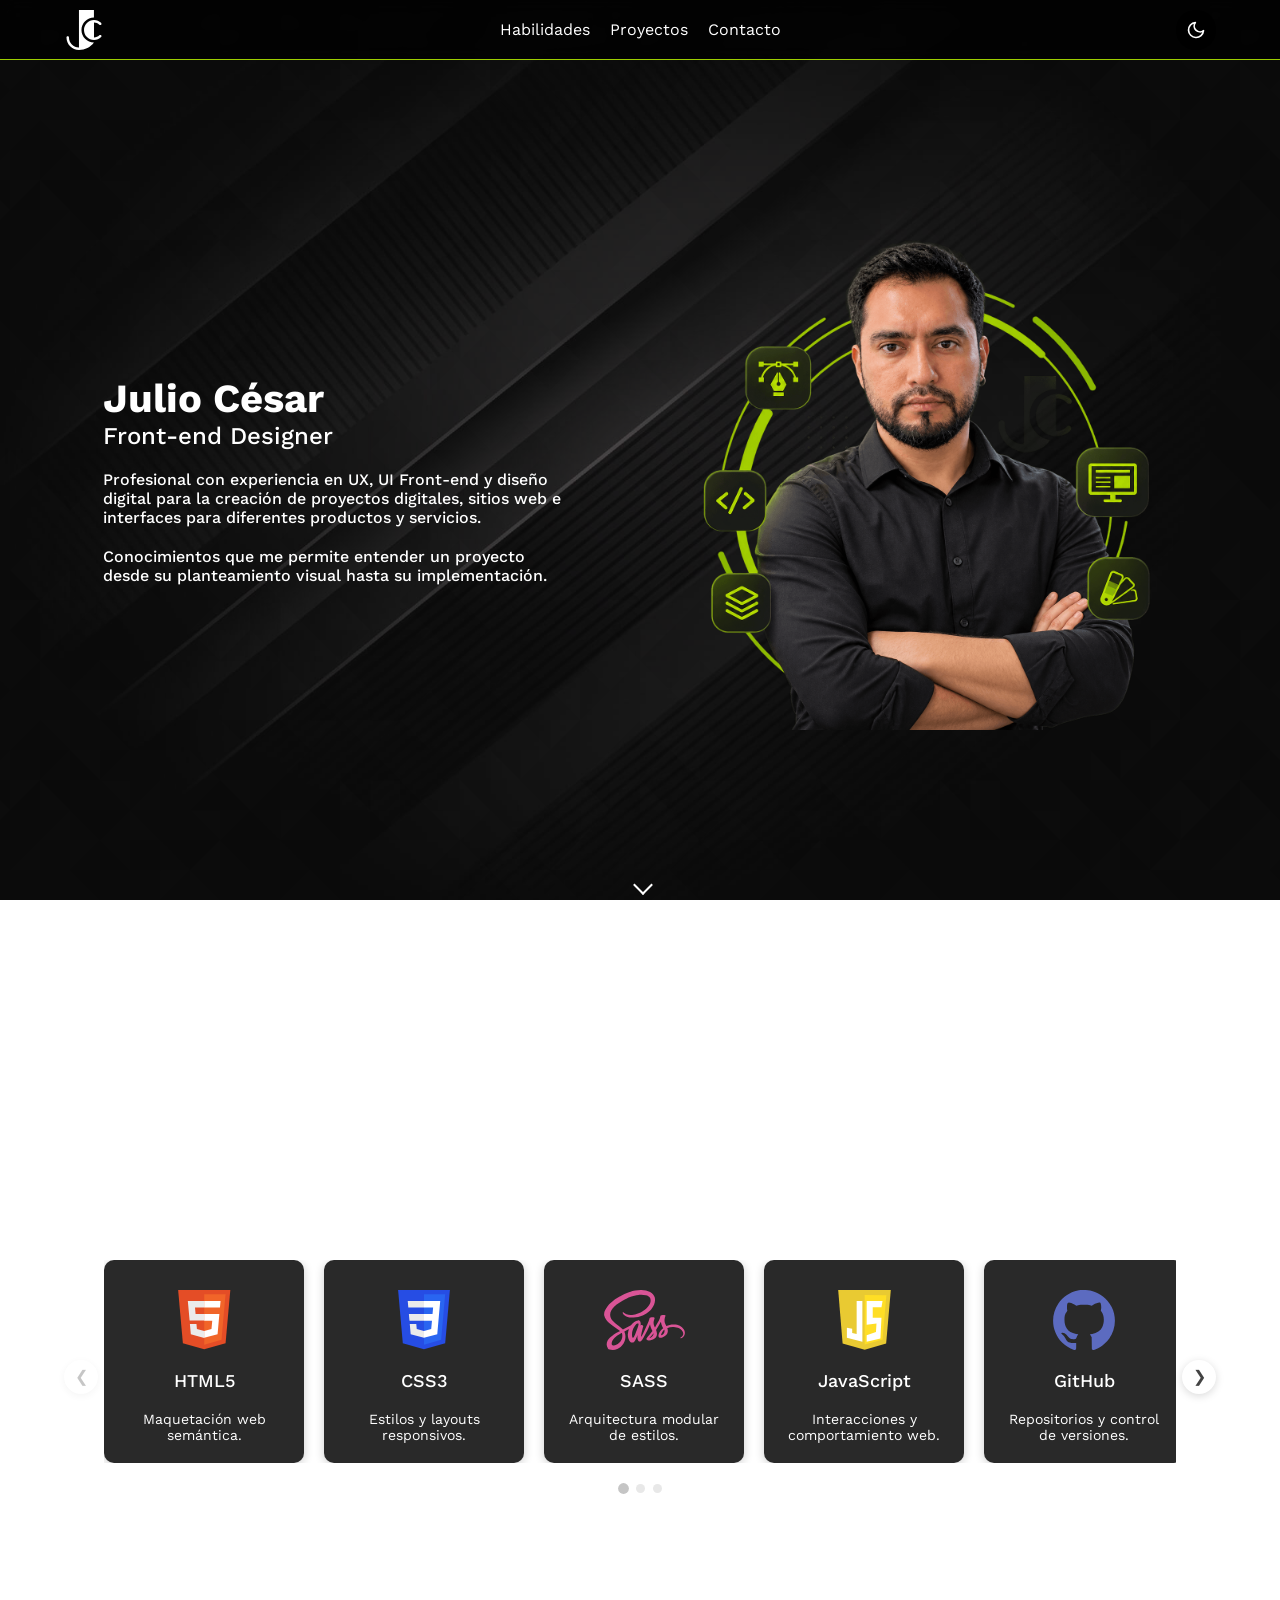
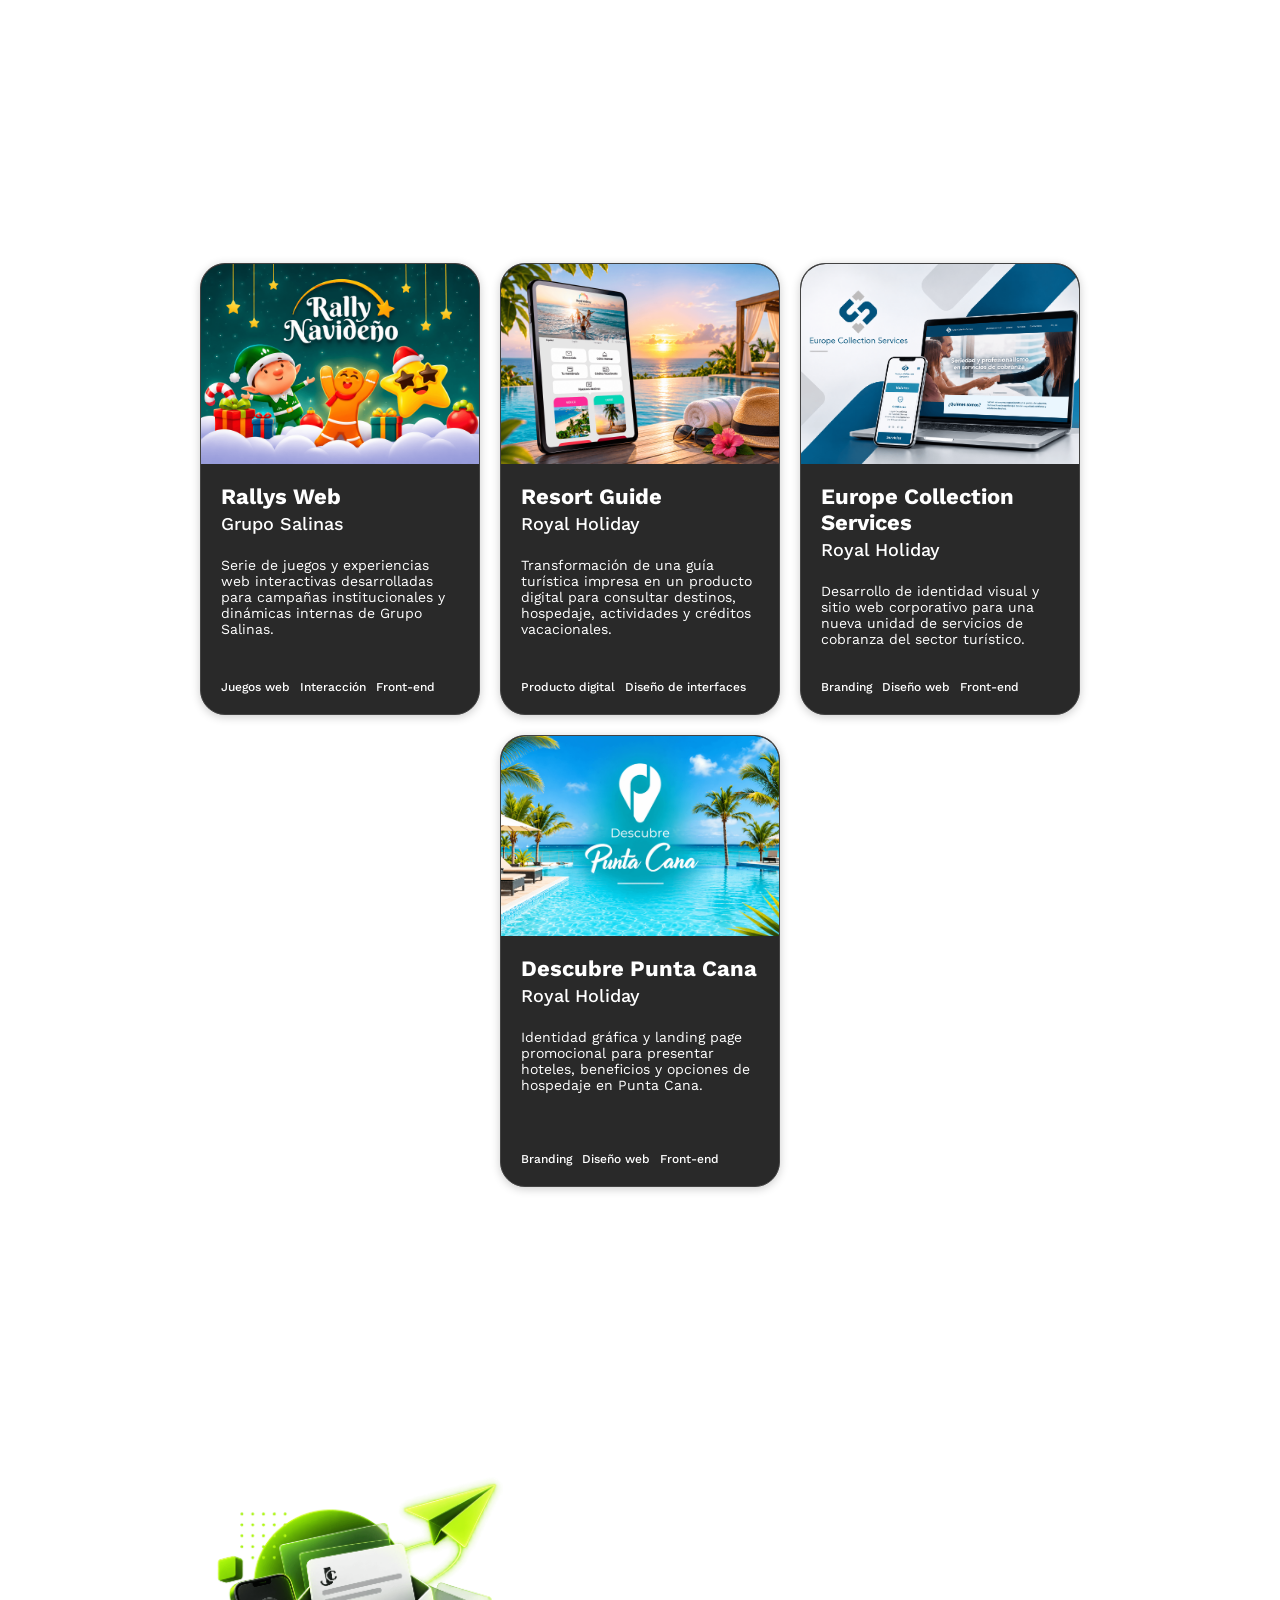
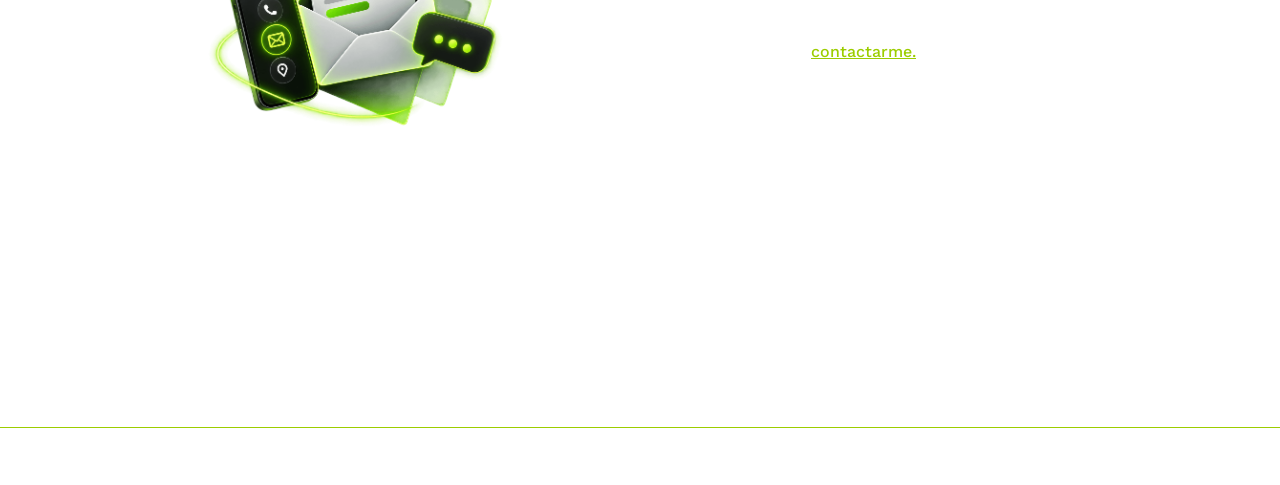
==== index.html @ e2defb71 "Publicación inicial del portafolio" ====
<!DOCTYPE html>
<html lang="es">
<head>
    <meta charset="UTF-8">
    <meta name="viewport" content="width=device-width, initial-scale=1.0">
    <title>Hola Julio</title>
    <!-- SEO básico -->
    <meta charset="UTF-8">
    <meta name="viewport" content="width=device-width, initial-scale=1.0">
    <title>Julio César Castro | Front-end Designer</title>
    <meta name="description" content="Portafolio de Julio César Castro, diseñador digital enfocado en UX-UI Design, diseño web, desarrollo front-end y branding. Conoce mis proyectos y experiencia profesional.">
    <meta name="author" content="Julio César Castro">
    <meta name="robots" content="index, follow">
    <link rel="canonical" href="https://holajulio.com/">
    <!-- Open Graph -->
    <meta property="og:type" content="website">
    <meta property="og:locale" content="es_MX">
    <meta property="og:site_name" content="Julio César Castro">
    <meta property="og:title" content="Julio César Castro | Front-end Designer">
    <meta property="og:description" content="Diseño de interfaces, experiencias web, desarrollo front-end e identidad visual. Conoce mis proyectos destacados.">
    <meta property="og:url" content="https://holajulio.com/">
    <meta property="og:image" content="https://holajulio.com/media/images/og-portfolio.jpg">
    <meta property="og:image:width" content="1200">
    <meta property="og:image:height" content="630">
    <meta property="og:image:alt" content="Julio César Castro — Front-end Designer">
    <!-- Twitter / X -->
    <meta name="twitter:card" content="summary_large_image">
    <meta name="twitter:title" content="Julio César Castro | Front-end Designer">
    <meta name="twitter:description" content="Portafolio de diseño UI, diseño web, desarrollo front-end y branding.">
    <meta name="twitter:image" content="https://holajulio.com/media/images/og-portfolio.jpg">
    <!-- Navegador -->
    <meta name="theme-color" content="#171717">
    <!-- Favicon -->
    <link rel="icon" type="image/png" href="media/images/favicon.png">
    <!-- Fonts -->
    <link rel="preconnect" href="https://fonts.googleapis.com">
    <link rel="preconnect" href="https://fonts.gstatic.com" crossorigin>
    <link href="https://fonts.googleapis.com/css2?family=Work+Sans:ital,wght@0,100..900;1,100..900&display=swap" rel="stylesheet">
    <link rel="stylesheet" href="styles/styles.css">
    <script src="js/index.js" defer></script>
</head>
<body>
    <!-- NAV -->
    <nav class="nav">
        <div class="navContainer">
            <div class="navLogo">
                <svg viewBox="0 0 254 290" fill="none" xmlns="http://www.w3.org/2000/svg">
                    <path d="M199 235.622C174.247 268.635 134.839 290 90.4499 290C40.4941 290 0 249.42 0 199.37C0 194.371 4.04773 190.307 9.04586 190.307C14.0355 190.307 18.0832 194.371 18.0832 199.37C18.0832 239.414 50.4819 271.874 90.4499 271.874V0H198.992V54.3782C149.036 54.3782 108.542 94.9493 108.542 145C108.542 195.051 149.044 235.622 199 235.622Z" fill="#030404"/>
                    <path d="M238.046 106.251C228.197 96.3633 214.602 90.2511 199.586 90.2511V199.749C214.611 199.749 228.214 193.628 238.063 183.741L238.514 183.253C242.055 179.692 247.801 179.692 251.342 183.253C254.883 186.823 254.883 192.601 251.342 196.162L250.993 196.539C237.85 209.799 219.676 218 199.586 218C159.501 218 127 185.316 127 145.004C127 104.684 159.501 72 199.586 72C219.591 72 237.697 80.1411 250.831 93.2986L251.104 93.641C254.773 97.0653 254.986 102.844 251.572 106.533C248.167 110.223 242.421 110.437 238.752 107.004L238.046 106.251Z" fill="#030404"/>
                </svg>
            </div>
            <!-- DESKTOP -->
            <ul class="navList">
                <li class="navListItem">
                    <a href="#skills">
                        Habilidades
                    </a>
                </li>
                <li class="navListItem">
                    <a href="#project">
                        Proyectos
                    </a>
                </li>
                <li class="navListItem">
                    <a href="#contact">
                        Contacto
                    </a>
                </li>
            </ul>
            <!-- MODE -->
            <div class="container">
                <input type="checkbox" id="theme-toggle" class="hidden-checkbox" checked>
                <label for="theme-toggle" class="toggle-button">
                    <div class="icon-wrapper">
                    <svg class="icon sun" viewBox="0 0 24 24" fill="none" stroke="currentColor" stroke-width="2" stroke-linecap="round" stroke-linejoin="round">
                        <circle cx="12" cy="12" r="5"></circle>
                        <line x1="12" y1="1" x2="12" y2="3"></line>
                        <line x1="12" y1="21" x2="12" y2="23"></line>
                        <line x1="4.22" y1="4.22" x2="5.64" y2="5.64"></line>
                        <line x1="18.36" y1="18.36" x2="19.78" y2="19.78"></line>
                        <line x1="1" y1="12" x2="3" y2="12"></line>
                        <line x1="21" y1="12" x2="23" y2="12"></line>
                        <line x1="4.22" y1="19.78" x2="5.64" y2="18.36"></line>
                        <line x1="18.36" y1="5.64" x2="19.78" y2="4.22"></line>
                    </svg>
                    <svg class="icon moon" viewBox="0 0 24 24" fill="none" stroke="currentColor" stroke-width="2" stroke-linecap="round" stroke-linejoin="round">
                        <path d="M21 12.79A9 9 0 1111.21 3 7 7 0 0021 12.79z"></path>
                    </svg>
                    </div>
                </label>
            </div>
            <!-- MOBILE -->
            <!-- --- -->
            <input type="checkbox" class="mobileInput" id="mobileInput" />
            <label for="mobileInput" class="mobileButton" id="mobileButton">
                <span></span>
            </label>
            <div class="mobile" id="mobile">
                <ul class="mobileList">
                    <li class="mobileListItem">
                        <a href="#skills">
                            Habilidades
                        </a>
                    </li>
                    <li class="mobileListItem">
                        <a href="#project">
                            Proyectos
                        </a>
                    </li>
                    <li class="mobileListItem">
                        <a href="#contact">
                            Contacto
                        </a>
                    </li>
                </ul>
            </div>
            <!-- --- -->
        </div>
    </nav>
    <!-- HERO -->
    <section class="section hero" id="hero">
        <div class="sectionContainer heroContainer">
            <div class="heroText">
                <div class="heroTextFirst">
                    <h1 class="title">
                        Julio César
                    </h1>
                    <h2 class="subtitle">
                        Front-end Designer
                    </h2>
                </div>
                <div class="heroTextSecond">
                    <p class="text">
                        Profesional con experiencia en UX, UI Front-end y diseño 
                        digital para la creación de proyectos digitales, sitios 
                        web e interfaces para diferentes productos y servicios.
                    </p>
                    <p class="text">
                        Conocimientos que me permite entender un proyecto desde 
                        su planteamiento visual hasta su implementación.
                    </p>
                </div>
            </div>
            <div class="heroImage"></div>
        </div>
        <div class="chevron bottom"></div>
    </section>
    <!-- SKILLS -->
    <section class="section skills" id="skills">
        <div class="sectionContainer skillsContainer">
            <div class="skillsInfo">
                <h2 class="title">
                    Habilidades y tecnologías
                </h2>
                <p class="subtitle">
                    Las herramientas detrás de mi trabajo.
                </p>
                <p class="text">
                    Combino diseño y front-end para crear experiencias digitales claras,
                    responsivas y funcionales.
                </p>
            </div>
            <div class="cards skillsGroup">
                <div class="skillsSlider slider">
                    <button class="sliderArrow sliderPrev"
                            type="button"
                            aria-label="Ver habilidades anteriores">
                        &#10094;
                    </button>
                    <div class="sliderViewport">
                        <ul class="sliderList">
                            <li class="cardsItem skillsItem sliderItem text">
                                <div class="skillsIcon html"></div>
                                <h3 class="skillsName">
                                    HTML5
                                </h3>
                                <p class="skillsDescription">
                                    Maquetación web semántica.
                                </p>
                            </li>
                            <li class="cardsItem skillsItem sliderItem text">
                                <div class="skillsIcon css"></div>
                                <h3 class="skillsName">
                                    CSS3
                                </h3>
                                <p class="skillsDescription">
                                    Estilos y layouts responsivos.
                                </p>
                            </li>
                            <li class="cardsItem skillsItem sliderItem text">
                                <div class="skillsIcon sass"></div>
                                <h3 class="skillsName">
                                    SASS
                                </h3>
                                <p class="skillsDescription">
                                    Arquitectura modular de estilos.
                                </p>
                            </li>
                            <li class="cardsItem skillsItem sliderItem text">
                                <div class="skillsIcon js"></div>
                                <h3 class="skillsName">
                                    JavaScript
                                </h3>
                                <p class="skillsDescription">
                                    Interacciones y comportamiento web.
                                </p>
                            </li>
                            <li class="cardsItem skillsItem sliderItem text">
                                <div class="skillsIcon github"></div>
                                <h3 class="skillsName">
                                    GitHub
                                </h3>
                                <p class="skillsDescription">
                                    Repositorios y control de versiones.
                                </p>
                            </li>
                            <li class="cardsItem skillsItem sliderItem text">
                                <div class="skillsIcon figma"></div>
                                <h3 class="skillsName">
                                    Figma
                                </h3>
                                <p class="skillsDescription">
                                    Interfaces, prototipos y componentes.
                                </p>
                            </li>
                            <li class="cardsItem skillsItem sliderItem text">
                                <div class="skillsIcon xd"></div>
                                <h3 class="skillsName">
                                    Adobe XD
                                </h3>
                                <p class="skillsDescription">
                                    Interfaces, prototipos y componentes.
                                </p>
                            </li>
                            <li class="cardsItem skillsItem sliderItem text">
                                <div class="skillsIcon ps"></div>
                                <h3 class="skillsName">
                                    Photoshop
                                </h3>
                                <p class="skillsDescription">
                                    Edición y composición gráfica.
                                </p>
                            </li>
                            <li class="cardsItem skillsItem sliderItem text">
                                <div class="skillsIcon ai"></div>
                                <h3 class="skillsName">
                                    Illustrator
                                </h3>
                                <p class="skillsDescription">
                                    Gráficos vectoriales e identidad.
                                </p>
                            </li>
                            <li class="cardsItem skillsItem sliderItem text">
                                <div class="skillsIcon ae"></div>
                                <h3 class="skillsName">
                                    After Effects
                                </h3>
                                <p class="skillsDescription">
                                    Animación y motion graphics.
                                </p>
                            </li>
                        </ul>
                    </div>
                    <button class="sliderArrow sliderNext"
                            type="button"
                            aria-label="Ver más habilidades">
                        &#10095;
                    </button>
                    <div class="sliderDots"
                        aria-label="Páginas de habilidades">
                    </div>
                </div>
            </div>
        </div>
    </section>
    <!-- PROJECTS -->
    <section class="section project" id="project">
        <div class="sectionContainer projectContainer">
            <div class="projectInfo">
                <p class="title projectTitle">
                    Proyectos destacados
                </p>
                <p class="subtitle projectSubtitle">
                    Una muestra de mi trabajo.
                </p>
                <p class="text projectText">
                    Una selección de experiencias que reflejan mi enfoque en UI, diseño web y desarrollo front-end.
                </p>
            </div>
            <div class="projectGrid">
                <a class="projectItem modalBtn" data-project="rallys">
                    <div class="projectItemImg projectItemRallys"></div>
                    <div class="projectItemInfo">
                        <div class="projectItemData">
                            <p class="projectItemTitle text">
                                Rallys Web
                                <br>
                                <span class="projectItemSubtitle text">
                                    Grupo Salinas
                                </span>
                            </p>
                            <p class="projectItemText text">
                                Serie de juegos y experiencias web interactivas desarrolladas para campañas institucionales y dinámicas internas de Grupo Salinas.
                            </p>
                            <ul class="projectItemTags">
                                <li class="text">
                                    Juegos web
                                </li>
                                <li class="text">
                                    Interacción
                                </li>
                                <li class="text">
                                    Front-end
                                </li>
                            </ul>
                        </div>
                        <div class="projectIcon"></div>
                    </div>
                </a>
                <a class="projectItem modalBtn" data-project="resort-guide">
                    <div class="projectItemImg projectItemResortguide"></div>
                    <div class="projectItemInfo">
                        <div class="projectItemData">
                                <p class="projectItemTitle text">
                                    Resort Guide
                                    <br>
                                    <span class="projectItemSubtitle text">
                                        Royal Holiday
                                    </span>
                                </p>
                            <p class="projectItemText text">
                                Transformación de una guía turística impresa en un producto digital para consultar destinos, hospedaje, actividades y créditos vacacionales.
                            </p>
                            <ul class="projectItemTags">
                                <li class="text">
                                    Producto digital
                                </li>
                                <li class="text">
                                    Diseño de interfaces
                                </li>
                            </ul>
                        </div>
                        <div class="projectIcon"></div>
                    </div>
                </a>
                <a class="projectItem modalBtn" data-project="europe-collection">
                    <div class="projectItemImg projectItemEuropecollection"></div>
                    <div class="projectItemInfo">
                        <div class="projectItemData">
                            <p class="projectItemTitle text">
                                Europe Collection Services
                                <br>
                                <span class="projectItemSubtitle text">
                                    Royal Holiday
                                </span>
                            </p>
                            <p class="projectItemText text">
                                Desarrollo de identidad visual y sitio web corporativo para una nueva unidad de servicios de cobranza del sector turístico.
                            </p>
                            <ul class="projectItemTags">
                                <li class="text">
                                    Branding
                                </li>
                                <li class="text">
                                    Diseño web
                                </li>
                                <li class="text">
                                    Front-end
                                </li>
                            </ul>
                        </div>
                        <div class="projectIcon"></div>
                    </div>
                </a>
                <a class="projectItem modalBtn" data-project="descubre-punta-cana">
                    <div class="projectItemImg projectItemDescubrepuntacana"></div>
                    <div class="projectItemInfo">
                        <div class="projectItemData">
                            <p class="projectItemTitle text">
                                Descubre Punta Cana
                                <br>
                                <span class="projectItemSubtitle text">
                                    Royal Holiday
                                </span>
                            </p>
                            <p class="projectItemText text">
                                Identidad gráfica y landing page promocional para presentar hoteles, beneficios y opciones de hospedaje en Punta Cana.
                            </p>
                            <ul class="projectItemTags">
                                <li class="text">
                                    Branding
                                </li>
                                <li class="text">
                                    Diseño web
                                </li>
                                <li class="text">
                                    Front-end
                                </li>
                            </ul>
                        </div>
                        <div class="projectIcon"></div>
                    </div>
                </a>
            </div>
        </div>
        <dialog class="modal" aria-labelledby="modalTitle">
            <div class="modalContainer">
                <form method="dialog" class="modalHeader">
                    <button class="modalClose" aria-label="Cerrar proyecto">
                        <!-- Conserva aquí tu SVG de cierre -->
                        <svg viewBox="0 0 24 24" fill="none" xmlns="http://www.w3.org/2000/svg">
                            <path d="M18 6L6 18" stroke="currentColor" stroke-width="2" stroke-linecap="round"/>
                            <path d="M6 6L18 18" stroke="currentColor" stroke-width="2" stroke-linecap="round"/>
                        </svg>
                    </button>
                </form>
                <div class="modalContent">
                    <header class="modalIntro">
                        <p class="modalEyebrow text" id="modalCompany"></p>
                        <h2 class="modalTitle title" id="modalTitle"></h2>
                        <p class="modalSubtitle subtitle" id="modalSubtitle"></p>
                        <ul class="modalTags text" id="modalTags"></ul>
                    </header>
                    <figure class="modalHero">
                        <img id="modalCover" src="" alt="">
                    </figure>
                    <section class="modalSection">
                        <h3 class="subtitle">Overview</h3>
                        <p id="modalOverview" class="text"></p>
                    </section>
                    <section class="modalSection">
                        <h3 class="subtitle">Mi contribución</h3>
                        <p id="modalContribution" class="text"></p>
                    </section>
                    <section class="modalSection">
                        <h3 class="subtitle">Diseño y solución</h3>
                        <p id="modalSolution" class="text"></p>
                        <div class="modalGallery" id="modalGallery"></div>
                    </section>
                    <section class="modalSection">
                        <h3 class="subtitle">Herramientas y tecnologías</h3>
                        <ul class="modalTools" id="modalTools"></ul>
                    </section>
                </div>
            </div>
        </dialog>
    </section>
    <!-- CONTACT -->
    <section class="section contact" id="contact">
        <div class="sectionContainer contactContainer">
            <div class="contactImage"></div>
            <div class="contactInfo">
                <p class="contactTitle title">
                    Conversemos.
                </p>
                <p class="contactText text">
                    Si tienes un proyecto, idea o quieres conocer más 
                    sobre mi trabajo, no dudes en
                    <a href="mailto:juliocastro.dg@gmail.com" class="contactMail">
                        contactarme.
                    </a>
                </p>
            </div>
        </div>
    </section>
    <!-- FOOTER -->
    <footer class="footer">
        <div class="footerContainer">
            <p class="footerText">
                ©Julio César 2026. Derechos reservados.
            </p>
            <p class="footerText">
                Hecho con creatividad y código.
            </p>
        </div>
    </footer>
</body>
</html>
---- styles/styles.css ----
/* Reset */
* {
  box-sizing: border-box;
  margin: 0;
  padding: 0;
}

/* Full boddy on screen */
body {
  min-height: 100vh;
  -webkit-font-smoothing: antialiased;
}

/* Multimedia flex */
img, picture, video, canvas, svg {
  display: block;
  max-width: 100%;
}

/* Font forms */
input, button, textarea, select {
  font: inherit;
}

.title {
  width: -moz-fit-content;
  width: fit-content;
  height: auto;
  color: #1A1A1A;
  font-weight: 700;
  font-size: 26px;
  transition: all 0.3s ease-in-out;
}
@media screen and (max-width: 768px) {
  .title {
    font-size: 24px;
  }
}

.subtitle {
  width: -moz-fit-content;
  width: fit-content;
  height: auto;
  color: #434343;
  font-weight: 500;
  font-size: 20px;
  transition: all 0.3s ease-in-out;
}
@media screen and (max-width: 768px) {
  .subtitle {
    font-size: 18px;
  }
}

.text {
  width: -moz-fit-content;
  width: fit-content;
  height: auto;
  color: #434343;
  font-weight: 500;
  font-size: 16px;
  transition: all 0.3s ease-in-out;
}
@media screen and (max-width: 768px) {
  .text {
    font-size: 14px;
  }
}

.hidden-checkbox {
  display: none;
}
.hidden-checkbox:checked + .toggle-button .sun {
  opacity: 0;
  transform: rotate(180deg);
}
.hidden-checkbox:checked + .toggle-button .moon {
  opacity: 1;
  transform: rotate(0deg);
}

.container {
  display: flex;
  flex-direction: column;
  justify-content: center;
  align-items: center;
  flex-wrap: nowrap;
  gap: 10px;
}
@media (max-width: 650px) {
  .container {
    margin-left: auto;
  }
}

.toggle-button {
  cursor: pointer;
  width: 40px;
  height: 40px;
  margin: 0px;
  padding: 10px;
  background: #F5F5F5;
  border-radius: 50%;
  border: none;
  display: flex;
  flex-direction: column;
  justify-content: center;
  align-items: center;
  flex-wrap: nowrap;
  gap: 10px;
  transition: background 0.3s, transform 0.5s ease-in-out;
}
.toggle-button:has(.hidden-checkbox:checked) {
  transform: rotate(180deg);
}
.toggle-button:hover {
  background: #E6E6E6;
}

body:has(.hidden-checkbox:checked) .toggle-button {
  background: #000000;
}
body:has(.hidden-checkbox:checked) .toggle-button:hover {
  background: #434343;
}
body:has(.hidden-checkbox:checked) {
  background: url("../media/images/bodyback-black.png") center repeat fixed;
  background-size: 600px 600px;
}
body:has(.hidden-checkbox:checked) .hero {
  position: relative;
}
body:has(.hidden-checkbox:checked) .hero::before {
  content: "";
  position: absolute;
  inset: 0;
  background: url("../media/images/back-black.jpg") bottom center no-repeat;
  background-size: cover;
  opacity: 0.5;
  z-index: -1;
}
body:has(.hidden-checkbox:checked) .nav {
  border-bottom: 1px solid #9CCD00;
  background: rgba(0, 0, 0, 0.5);
}
body:has(.hidden-checkbox:checked) .nav::before {
  background: rgba(0, 0, 0, 0.5);
}
body:has(.hidden-checkbox:checked) .navLogo svg path {
  fill: #ffffff;
}
body:has(.hidden-checkbox:checked) .navListItem a {
  color: #ffffff;
}
body:has(.hidden-checkbox:checked) .navListItem a:hover {
  color: #000000;
  background-color: #9CCD00;
}
body:has(.hidden-checkbox:checked) .nav .mobile {
  background: rgba(0, 0, 0, 0.5);
}
body:has(.hidden-checkbox:checked) .nav .mobileListItem a {
  color: #ffffff;
}
body:has(.hidden-checkbox:checked) .nav .mobileListItem a:hover {
  color: #000000;
  background-color: #9CCD00;
}
body:has(.hidden-checkbox:checked) .nav .mobileButton span {
  background-color: #ffffff;
}
body:has(.hidden-checkbox:checked) .nav .mobileButton span:before, body:has(.hidden-checkbox:checked) .nav .mobileButton span:after {
  background-color: #ffffff;
}
body:has(.hidden-checkbox:checked) .title, body:has(.hidden-checkbox:checked) .subtitle, body:has(.hidden-checkbox:checked) .text, body:has(.hidden-checkbox:checked) .chevron, body:has(.hidden-checkbox:checked) .moon,
body:has(.hidden-checkbox:checked) .skillsName, body:has(.hidden-checkbox:checked) .skillsDescription, body:has(.hidden-checkbox:checked) .footerText, body:has(.hidden-checkbox:checked) .modalSection h3 {
  color: #ffffff;
}
body:has(.hidden-checkbox:checked) .skillsItem, body:has(.hidden-checkbox:checked) .projectItem {
  background: #292929;
  box-shadow: 0 2px 10px rgba(0, 0, 0, 0.2);
}
body:has(.hidden-checkbox:checked) .projectItem {
  border: 1px solid #434343;
}
body:has(.hidden-checkbox:checked) .modalSection a {
  color: #9CCD00;
}
body:has(.hidden-checkbox:checked) .modalSection a:hover {
  color: #9CCD00;
  text-decoration: underline;
}
body:has(.hidden-checkbox:checked) .modal {
  background: #1A1A1A;
}
body:has(.hidden-checkbox:checked) .modal::backdrop {
  background: rgba(0, 0, 0, 0.3);
}
body:has(.hidden-checkbox:checked) .modalTitle, body:has(.hidden-checkbox:checked) .modalText {
  color: #ffffff;
}
body:has(.hidden-checkbox:checked) .modalTools li {
  color: #ffffff;
}
body:has(.hidden-checkbox:checked) .modalClose {
  color: #ffffff;
  background: #000000;
}
body:has(.hidden-checkbox:checked) .modalClose:hover {
  background: #434343;
}
body:has(.hidden-checkbox:checked) .contactMail {
  color: #9CCD00;
}
body:has(.hidden-checkbox:checked) .footer {
  border-top: 1px solid #9CCD00;
}
body:has(.hidden-checkbox:checked) .footerText {
  color: #ffffff;
}

.icon {
  position: absolute;
  width: 100%;
  height: 100%;
  stroke: currentColor;
  transition: opacity 0.3s ease-in-out, transform 0.5s ease-in-out;
}
.icon-wrapper {
  position: relative;
  width: 24px;
  height: 24px;
}

.moon {
  opacity: 0;
  transform: rotate(-180deg);
}

:root {
  --scrollbar-thumb: #c5c5c5;
  --scrollbar-thumb-hover: #999999;
}

[data-theme=dark] {
  --scrollbar-thumb: #555555;
  --scrollbar-thumb-hover: #777777;
}

@keyframes bounce {
  50% {
    transform: translateY(-50%);
  }
}
.nav {
  width: 100%;
  height: auto;
  margin: 0;
  padding: 0;
  border-bottom: 1px solid #87B500;
  position: fixed;
  z-index: 1000;
  background: transparent;
  isolation: isolate;
}
.nav::before {
  content: "";
  position: absolute;
  inset: 0;
  z-index: -1;
  pointer-events: none;
  background: rgba(255, 255, 255, 0.5);
  backdrop-filter: blur(8px);
  -webkit-backdrop-filter: blur(8px);
}
.navContainer {
  width: 90%;
  max-width: 1200px;
  height: 59px;
  margin: 0px auto;
  padding: 0;
  display: flex;
  flex-direction: row;
  justify-content: center;
  align-items: center;
  flex-wrap: nowrap;
  gap: 10px;
  justify-content: space-between;
}
@media (max-width: 650px) {
  .navContainer {
    justify-content: flex-start;
  }
}
.navLogo svg {
  width: 40px;
  height: 40px;
}
.navLogo svg path {
  transition: all 0.3s ease-in-out;
}
.navList {
  list-style-type: none;
  width: -moz-fit-content;
  width: fit-content;
  height: auto;
  display: flex;
  flex-direction: row;
  justify-content: center;
  align-items: center;
  flex-wrap: nowrap;
  gap: 10px;
  gap: 0px;
}
@media screen and (max-width: 650px) {
  .navList {
    display: none;
  }
}
.navListItem a {
  cursor: pointer;
  display: inline-block;
  width: -moz-fit-content;
  width: fit-content;
  height: auto;
  margin: 0;
  padding: 20px 10px;
  text-decoration: none;
  color: #434343;
  font-weight: 400;
  transition: all 0.3s ease-in-out;
}
.navListItem a:hover {
  background-color: #9CCD00;
}
.nav .mobile {
  width: 100vw;
  height: calc(100vh - 60px);
  position: fixed;
  top: 60px;
  left: 0;
  right: 0;
  z-index: 2;
  background: rgba(255, 255, 255, 0.5);
  backdrop-filter: blur(8px);
  -webkit-backdrop-filter: blur(8px);
  transition: all 0.3s ease-in-out;
  visibility: hidden;
}
.nav .mobile.active {
  visibility: visible;
}
.nav .mobileList {
  display: flex;
  justify-content: center;
  align-items: center;
  flex-direction: column;
  text-align: center;
  height: 100%;
  padding-left: 0;
  list-style-type: none;
}
.nav .mobileListItem {
  padding: 1em;
}
.nav .mobileListItem a {
  color: #434343;
  text-decoration: none;
  font-size: 1.5em;
}
.nav .mobileInput {
  display: none;
}
.nav .mobileInput:checked ~ #mobile {
  visibility: visible;
}
.nav .mobileInput:checked ~ #mobileButton:hover span, .nav .mobileInput:checked ~ #mobileButton span {
  background: transparent;
}
.nav .mobileInput:checked ~ #mobileButton span:before {
  transform: rotate(45deg) translate(6px, 6px);
  opacity: 1;
}
.nav .mobileInput:checked ~ #mobileButton span:after {
  transform: rotate(-45deg) translate(6px, -6px);
}
@media screen and (min-width: 651px) {
  .nav .mobileButton {
    display: none;
  }
}
.nav .mobileButton {
  cursor: pointer;
  z-index: 50;
  padding: 20px 5px;
  -webkit-user-select: none;
     -moz-user-select: none;
          user-select: none;
}
.nav .mobileButton span {
  width: 29px;
  height: 2px;
  border-radius: 2px;
  background-color: #434343;
  position: relative;
  display: block;
  transition: all 0.2s ease-in-out;
}
.nav .mobileButton span:before {
  top: -8px;
  visibility: visible;
}
.nav .mobileButton span:after {
  top: 8px;
}
.nav .mobileButton span:before, .nav .mobileButton span:after {
  width: 29px;
  height: 2px;
  border-radius: 2px;
  background-color: #434343;
  position: absolute;
  content: "";
  transition: all 0.2s ease-in-out;
}
.nav .mobileButton:hover span, .nav .mobileButton:hover span:before, .nav .mobileButton:hover span:after {
  background-color: #9CCD00;
}

.cards {
  width: 100%;
  height: auto;
  display: flex;
  flex-direction: column;
  justify-content: center;
  align-items: center;
  flex-wrap: nowrap;
  gap: 10px;
  justify-content: flex-start;
  align-items: flex-start;
  gap: 20px;
}
.cardsContainer {
  display: flex;
  flex-direction: row;
  justify-content: center;
  align-items: center;
  flex-wrap: nowrap;
  gap: 10px;
  justify-content: flex-start;
  gap: 20px;
  overflow-x: auto;
}
.cardsItem {
  width: 200px;
  height: auto;
  margin: 0px;
  padding: 20px;
  border: 1px solid #D6D6D6;
  border-radius: 10px;
  transition: all 0.3s ease-in-out;
  display: flex;
  flex-direction: column;
  justify-content: center;
  align-items: center;
  flex-wrap: nowrap;
  gap: 10px;
  justify-content: flex-start;
  align-items: flex-start;
  flex: 0 0 auto;
}

.slider {
  position: relative;
  width: 100%;
  max-width: 1200px;
  margin: 0 auto;
  padding: 0 40px 30px;
  box-sizing: border-box;
}
.sliderViewport {
  width: 100%;
  overflow: hidden;
  touch-action: pan-y;
}
.sliderViewport:active {
  cursor: grabbing;
}
.sliderList {
  display: flex;
  flex-flow: row nowrap;
  gap: 20px;
  width: 100%;
  margin: 0px;
  padding: 0px;
  list-style: none;
  overflow: visible;
  transition: transform 0.4s ease;
  will-change: transform;
  -moz-user-select: none;
       user-select: none;
  -webkit-user-select: none;
}
.sliderItem {
  flex: 0 0 260px;
  width: 260px;
  min-width: 0;
  box-sizing: border-box;
  scroll-snap-align: unset;
}
.sliderArrow {
  position: absolute;
  top: 50%;
  transform: translateY(-50%);
  z-index: 2;
  display: flex;
  align-items: center;
  justify-content: center;
  width: 34px;
  height: 34px;
  padding: 0;
  border: none;
  border-radius: 50%;
  cursor: pointer;
  color: #434343;
  background: #ffffff;
  box-shadow: 0 2px 8px rgba(0, 0, 0, 0.15);
  transition: opacity 0.2s ease, background 0.2s ease;
}
.sliderArrow:hover {
  background: #9CCD00;
}
.sliderArrow:disabled {
  opacity: 0.3;
  cursor: default;
}
.sliderPrev {
  left: 0;
}
.sliderNext {
  right: 0;
}
.sliderDots {
  display: flex;
  justify-content: center;
  align-items: center;
  gap: 8px;
  position: absolute;
  bottom: 0;
  left: 0;
  right: 0;
}
.sliderDot {
  width: 9px;
  height: 9px;
  padding: 0;
  border: none;
  border-radius: 50%;
  background: var(--scrollbar-thumb);
  opacity: 0.4;
  cursor: pointer;
  transition: opacity 0.2s ease, transform 0.2s ease;
}
.sliderDot.active {
  opacity: 1;
  transform: scale(1.2);
}
@media (prefers-reduced-motion: reduce) {
  .slider .sliderList {
    transition: none;
  }
}

.modal {
  width: min(900px, 100% - 32px);
  height: auto;
  margin: 0px auto;
  padding: 0px;
  outline: none;
  border: none;
  border-radius: 20px;
  background: #ffffff;
  overflow: hidden;
}
.modal:focus, .modal:focus-visible {
  outline: none;
}
.modal::backdrop {
  background: rgba(0, 0, 0, 0.75);
  backdrop-filter: blur(4px);
}
.modalContainer {
  position: relative;
  max-height: 90dvh;
  outline: none;
  border: none;
  overflow-y: auto;
  overscroll-behavior: contain;
}
.modalHeader {
  position: sticky;
  top: 0;
  z-index: 5;
  display: flex;
  justify-content: flex-end;
  padding: 12px 16px;
}
.modalClose {
  display: grid;
  place-items: center;
  width: 40px;
  height: 40px;
  padding: 8px;
  border: none;
  border-radius: 50%;
  cursor: pointer;
  color: #434343;
  background: #F5F5F5;
  transition: background 0.2s ease;
}
.modalClose:hover {
  background: #E6E6E6;
}
.modalClose svg {
  width: 24px;
  height: 24px;
}
.modalContent {
  padding: 0px 40px 20px;
}
.modalIntro {
  margin-bottom: 28px;
}
.modalEyebrow {
  margin: 0 0 8px;
  font-size: 12px;
  opacity: 0.7;
}
.modalTitle {
  margin: 0 0 8px;
}
.modalSubtitle {
  margin: 0 0 16px;
  font-size: 1.1rem;
}
.modalTags, .modalTools {
  display: flex;
  flex-wrap: wrap;
  gap: 8px;
  margin: 0;
  padding: 0;
  list-style: none;
}
.modalTags li, .modalTools li {
  padding: 6px 12px;
  border: 1px solid currentColor;
  border-radius: 20px;
  font-size: 12px;
}
.modalHero {
  margin: 0 0 32px;
}
.modalHero img {
  display: block;
  width: 100%;
  height: auto;
  border-radius: 10px;
}
.modalSection {
  margin: 0 0 32px;
}
.modalSection:last-child {
  margin: 0px;
}
.modalSection h3 {
  margin: 0 0 12px;
  width: -moz-fit-content;
  width: fit-content;
  height: auto;
  color: #434343;
  font-weight: 500;
  font-size: 20px;
  transition: all 0.3s ease-in-out;
}
@media screen and (max-width: 768px) {
  .modalSection h3 {
    font-size: 18px;
  }
}
.modalSection a {
  color: #648902;
  text-decoration: none;
  transition: all 0.3s ease-in-out;
}
.modalSection a:hover {
  color: #648902;
  text-decoration: underline;
}
.modalGallery {
  display: grid;
  grid-template-columns: repeat(2, minmax(0, 1fr));
  gap: 16px;
  margin-top: 20px;
}
.modalGallery a {
  display: block;
  cursor: pointer;
  transition: transform 0.3s ease;
  overflow: hidden;
}
.modalGallery a:hover {
  transform: translateY(-4px);
}
.modalGallery figure {
  min-width: 0;
  margin: 0;
}
.modalGallery img {
  display: block;
  width: 100%;
  height: auto;
  border-radius: 8px;
  transition: transform 0.6s cubic-bezier(0.2, 0.7, 0.3, 1);
}
.modalGallery figcaption {
  margin-top: 8px;
  font-size: 0.85rem;
  opacity: 0.7;
}
.modal {
  scrollbar-width: thin;
  scrollbar-color: #666 transparent;
}
.modal::-webkit-scrollbar {
  width: 8px;
}
.modal::-webkit-scrollbar-track {
  background: transparent;
}
.modal::-webkit-scrollbar-thumb {
  background: #666;
  border-radius: 10px;
}
.modal::-webkit-scrollbar-thumb:hover {
  background: #888;
}

@media (max-width: 600px) {
  .modal {
    width: calc(100% - 20px);
    max-height: 92dvh;
    border-radius: 12px;
  }
  .modalContainer {
    max-height: 92dvh;
  }
  .modalContent {
    padding: 0 20px 28px;
  }
  .modalGallery {
    grid-template-columns: 1fr;
  }
}
.chevron {
  position: absolute;
  left: 0px;
  right: 0px;
  bottom: 10px;
  margin: 0px auto;
  width: 12px;
  height: 12px;
}
.chevron::before {
  content: "";
  display: inline-block;
  position: relative;
  left: 2px;
  top: 2px;
  width: 12px;
  height: 12px;
  transform: rotate(-45deg);
  vertical-align: top;
  border-style: solid;
  border-width: 2px 2px 0 0;
}
.chevron.right:before {
  left: 0;
  transform: rotate(45deg);
}
.chevron.bottom:before {
  top: 0;
  transform: rotate(135deg);
}
.chevron.left:before {
  left: 4px;
  transform: rotate(-135deg);
}

.footer {
  width: 100%;
  height: auto;
  border-top: 1px solid #87B500;
}
.footerContainer {
  width: 90%;
  max-width: 1200px;
  height: auto;
  margin: 0px auto;
  padding: 10px 0px;
  display: flex;
  flex-direction: column;
  justify-content: center;
  align-items: center;
  flex-wrap: nowrap;
  gap: 10px;
  gap: 5px;
}
.footerText {
  width: -moz-fit-content;
  width: fit-content;
  height: auto;
  text-align: center;
  color: #434343;
  font-weight: 400;
  font-size: 14px;
  text-wrap: pretty;
}

.section {
  width: 100%;
  height: auto;
}
.sectionContainer {
  width: 90%;
  max-width: 1200px;
  height: auto;
  min-height: calc(100vh - 60px);
  margin: 0px auto;
  padding: 0;
  display: flex;
  flex-direction: column;
  justify-content: center;
  align-items: center;
  flex-wrap: nowrap;
  gap: 10px;
}

.hero {
  padding-top: 60px;
  position: relative;
}
.hero::before {
  content: "";
  position: absolute;
  inset: 0;
  background: url("../media/images/back-white.jpg") bottom center no-repeat;
  background-size: cover;
  opacity: 0.5;
  z-index: -1;
}
.heroContainer {
  display: flex;
  flex-direction: row;
  justify-content: center;
  align-items: center;
  flex-wrap: nowrap;
  gap: 10px;
}
@media (max-width: 1024px) {
  .heroContainer {
    display: flex;
    flex-direction: column;
    justify-content: center;
    align-items: center;
    flex-wrap: nowrap;
    gap: 10px;
  }
}
.heroText {
  width: 49%;
  height: auto;
}
@media (max-width: 1024px) {
  .heroText {
    width: 100%;
    display: flex;
    flex-direction: row;
    justify-content: center;
    align-items: center;
    flex-wrap: nowrap;
    gap: 10px;
    justify-content: space-evenly;
  }
  .heroText .heroTextFirst {
    width: -moz-fit-content;
    width: fit-content;
  }
  .heroText .heroTextSecond {
    width: 50%;
  }
}
@media (max-width: 700px) {
  .heroText {
    display: flex;
    flex-direction: column;
    justify-content: center;
    align-items: center;
    flex-wrap: nowrap;
    gap: 10px;
    margin-top: 40px;
  }
  .heroText .heroTextSecond {
    width: 100%;
  }
}
.heroText .title {
  width: -moz-fit-content;
  width: fit-content;
  height: auto;
  font-size: 40px;
}
.heroText .subtitle {
  width: -moz-fit-content;
  width: fit-content;
  height: auto;
  font-size: 24px;
}
.heroText .text {
  width: -moz-fit-content;
  width: fit-content;
  max-width: 470px;
  height: auto;
  margin-top: 20px;
}
@media (max-width: 1024px) {
  .heroText .text {
    width: 100%;
    max-width: none;
    text-wrap: pretty;
  }
}
.heroImage {
  width: 500px;
  height: 500px;
  background: transparent url("../media/images/hero.png") no-repeat center;
  background-size: 500px 500px;
}
@media (max-width: 1024px) {
  .heroImage {
    width: 100%;
  }
}
.hero .chevron {
  animation: bounce 1s ease infinite;
  transition: all 0.3s ease-in-out;
}

.aboutContainer {
  display: flex;
  flex-direction: row;
  justify-content: center;
  align-items: center;
  flex-wrap: nowrap;
  gap: 10px;
}
.aboutText {
  width: 49%;
  height: auto;
  display: flex;
  flex-direction: column;
  justify-content: flex-start;
  align-items: flex-start;
  flex-wrap: nowrap;
  gap: 10px;
}
.aboutImage {
  width: 49%;
  height: 300px;
  background: transparent url("../media/images/square.png") no-repeat center;
  background-size: 300px 300px;
}

.skillsContainer {
  gap: 30px;
}
.skillsInfo {
  width: -moz-fit-content;
  width: fit-content;
  height: auto;
  display: flex;
  flex-direction: column;
  justify-content: center;
  align-items: center;
  flex-wrap: nowrap;
  gap: 10px;
  gap: 0px;
}
.skillsInfo .title, .skillsInfo .subtitle, .skillsInfo .text {
  text-wrap: balance;
  text-align: center;
  width: -moz-fit-content;
  width: fit-content;
  height: auto;
}
.skillsInfo .text {
  margin: 10px auto 0px;
}
.skillsList {
  width: 100%;
  max-width: 1080px;
  height: auto;
  margin: 0 auto;
  padding: 10px 4px 16px;
  list-style-type: none;
  display: flex;
  flex-flow: row nowrap;
  gap: 20px;
  overflow-x: auto;
  scroll-snap-type: x mandatory;
  scroll-padding-inline: 4px;
  -webkit-overflow-scrolling: touch;
  scrollbar-width: thin;
  scrollbar-color: var(--scrollbar-thumb) transparent;
}
.skillsList::-webkit-scrollbar {
  height: 6px;
}
.skillsList::-webkit-scrollbar-track {
  background: transparent;
}
.skillsList::-webkit-scrollbar-thumb {
  background: var(--scrollbar-thumb);
  border-radius: 10px;
}
.skillsList::-webkit-scrollbar-thumb:hover {
  background: var(--scrollbar-thumb-hover);
}
.skillsItem {
  flex: 0 0 200px;
  width: 200px;
  min-width: 0;
  height: auto;
  background: #ffffff;
  border: none;
  box-shadow: 0 2px 10px rgba(0, 0, 0, 0.08);
  gap: 20px;
  scroll-snap-align: start;
}
.skillsName {
  color: #434343;
  font-weight: 500;
  font-size: 18px;
  text-align: center;
  margin: 0px auto 0px;
  transition: all 0.3s ease-in-out;
}
.skillsDescription {
  color: #434343;
  font-weight: 400;
  font-size: 14px;
  text-align: center;
  transition: all 0.3s ease-in-out;
}
.skillsIcon {
  width: 100%;
  height: 60px;
  margin: 10px auto 0px;
  background-size: contain;
  background-position: center;
  background-repeat: no-repeat;
}
.skillsIcon.html {
  background-image: url("../media/images/skillsIcon-html.svg");
}
.skillsIcon.css {
  background-image: url("../media/images/skillsIcon-css.svg");
}
.skillsIcon.sass {
  background-image: url("../media/images/skillsIcon-sass.svg");
}
.skillsIcon.js {
  background-image: url("../media/images/skillsIcon-js.svg");
}
.skillsIcon.github {
  background-image: url("../media/images/skillsIcon-github.svg");
}
.skillsIcon.responsive {
  background-image: url("../media/images/skillsIcon-responsive.svg");
}
.skillsIcon.email {
  background-image: url("../media/images/skillsIcon-email.svg");
}
.skillsIcon.figma {
  background-image: url("../media/images/skillsIcon-figma.svg");
}
.skillsIcon.xd {
  background-image: url("../media/images/skillsIcon-xd.svg");
}
.skillsIcon.ps {
  background-image: url("../media/images/skillsIcon-ps.svg");
}
.skillsIcon.ai {
  background-image: url("../media/images/skillsIcon-ai.svg");
}
.skillsIcon.ae {
  background-image: url("../media/images/skillsIcon-ae.svg");
}

.projectContainer {
  gap: 40px;
}
.projectInfo {
  width: 100%;
  height: auto;
  display: flex;
  flex-direction: column;
  justify-content: center;
  align-items: center;
  flex-wrap: nowrap;
  gap: 10px;
  gap: 0px;
}
.projectSubtitle {
  text-wrap: balance;
  text-align: center;
}
.projectText {
  margin: 10px auto 0px;
  text-wrap: balance;
  text-align: center;
}
.projectGrid {
  width: -moz-fit-content;
  width: fit-content;
  display: flex;
  flex-direction: row;
  justify-content: center;
  align-items: center;
  flex-wrap: nowrap;
  gap: 10px;
  flex-wrap: wrap;
  gap: 20px;
}
.projectItem {
  overflow: hidden;
  cursor: pointer;
  text-decoration: none;
  width: 280px;
  height: -webkit-fill-available;
  height: -moz-available;
  height: stretch;
  display: flex;
  flex-direction: column;
  justify-content: center;
  align-items: center;
  flex-wrap: nowrap;
  gap: 10px;
  justify-content: flex-start;
  align-items: flex-start;
  gap: 0px;
  border-radius: 25px;
  background-color: #ffffff;
  box-shadow: 0 2px 10px rgba(0, 0, 0, 0.08);
  transition: transform 0.6s cubic-bezier(0.2, 0.7, 0.3, 1);
}
.projectItemImg {
  width: 100%;
  height: 200px;
  background: transparent url("../media/images/square.png") no-repeat center;
  background-size: cover;
  border-radius: 25px 25px 0px 0px;
  transition: transform 0.6s cubic-bezier(0.2, 0.7, 0.3, 1);
}
.projectItemRallys {
  background: transparent url("../media/images/rally-1-portada.png") no-repeat center;
  background-size: cover;
}
.projectItemResortguide {
  background: transparent url("../media/images/rg-1-portada.png") no-repeat center;
  background-size: cover;
}
.projectItemEuropecollection {
  background: transparent url("../media/images/ecs-1-portada.png") no-repeat center;
  background-size: cover;
}
.projectItemDescubrepuntacana {
  background: transparent url("../media/images/dpc-1-portada.png") no-repeat center;
  background-size: cover;
}
.projectItemInfo {
  width: 100%;
  height: 250px;
  margin: 0px;
  padding: 20px;
}
.projectItemData {
  height: 100%;
  display: flex;
  flex-direction: column;
  justify-content: center;
  align-items: center;
  flex-wrap: nowrap;
  gap: 10px;
  justify-content: flex-start;
  align-items: flex-start;
  gap: 0px;
}
.projectItemTitle {
  width: -moz-fit-content;
  width: fit-content;
  height: auto;
  font-size: 22px;
  font-weight: 700;
  line-height: 26px;
}
.projectItemSubtitle {
  width: -moz-fit-content;
  width: fit-content;
  height: auto;
  font-size: 18px;
  font-weight: 500;
}
.projectItemText {
  width: -moz-fit-content;
  width: fit-content;
  height: auto;
  margin-top: 20px;
  font-size: 14px;
  font-weight: 400;
}
.projectItemTags {
  list-style-type: none;
  width: 100%;
  height: auto;
  margin-top: auto;
  padding: 0px;
  display: flex;
  flex-direction: row;
  justify-content: center;
  align-items: center;
  flex-wrap: nowrap;
  gap: 10px;
  justify-content: flex-start;
  align-items: flex-start;
}
.projectItemTags .text {
  font-size: 12px;
}
.projectItem:hover {
  transform: translateY(4px);
}
.projectItem:hover .projectItemImg {
  transform: scale(1.08);
}

.contactContainer {
  display: flex;
  flex-direction: row;
  justify-content: center;
  align-items: center;
  flex-wrap: nowrap;
  gap: 10px;
}
@media (max-width: 768px) {
  .contactContainer {
    display: flex;
    flex-direction: column;
    justify-content: center;
    align-items: center;
    flex-wrap: nowrap;
    gap: 10px;
  }
}
.contactInfo {
  width: 49%;
  height: auto;
}
@media (max-width: 768px) {
  .contactInfo {
    display: flex;
    flex-direction: column;
    justify-content: center;
    align-items: center;
    flex-wrap: nowrap;
    gap: 10px;
    width: 100%;
  }
}
.contactText {
  margin: 20px 0px 0px 0px;
  max-width: 290px;
  text-wrap: balance;
}
@media (max-width: 768px) {
  .contactText {
    width: 100%;
    max-width: none;
    text-align: center;
  }
}
.contactMail {
  text-decoration: underline;
  color: #87B500;
  font-weight: 500;
}
.contactImage {
  width: 49%;
  height: 300px;
  background: transparent url("../media/images/contacto.png") no-repeat center;
  background-size: 300px 300px;
}
@media (max-width: 768px) {
  .contactImage {
    width: 100%;
  }
}

html {
  scroll-behavior: smooth;
}

body {
  font-family: "Work Sans", sans-serif;
  font-optical-sizing: auto;
  font-style: normal;
  font-size: 16px;
  background: #F5F5F5;
  background: url("../media/images/bodyback-white.png") center repeat fixed;
  background-size: 600px 600px;
}

body.no-scroll {
  overflow: hidden;
}/*# sourceMappingURL=styles.css.map */
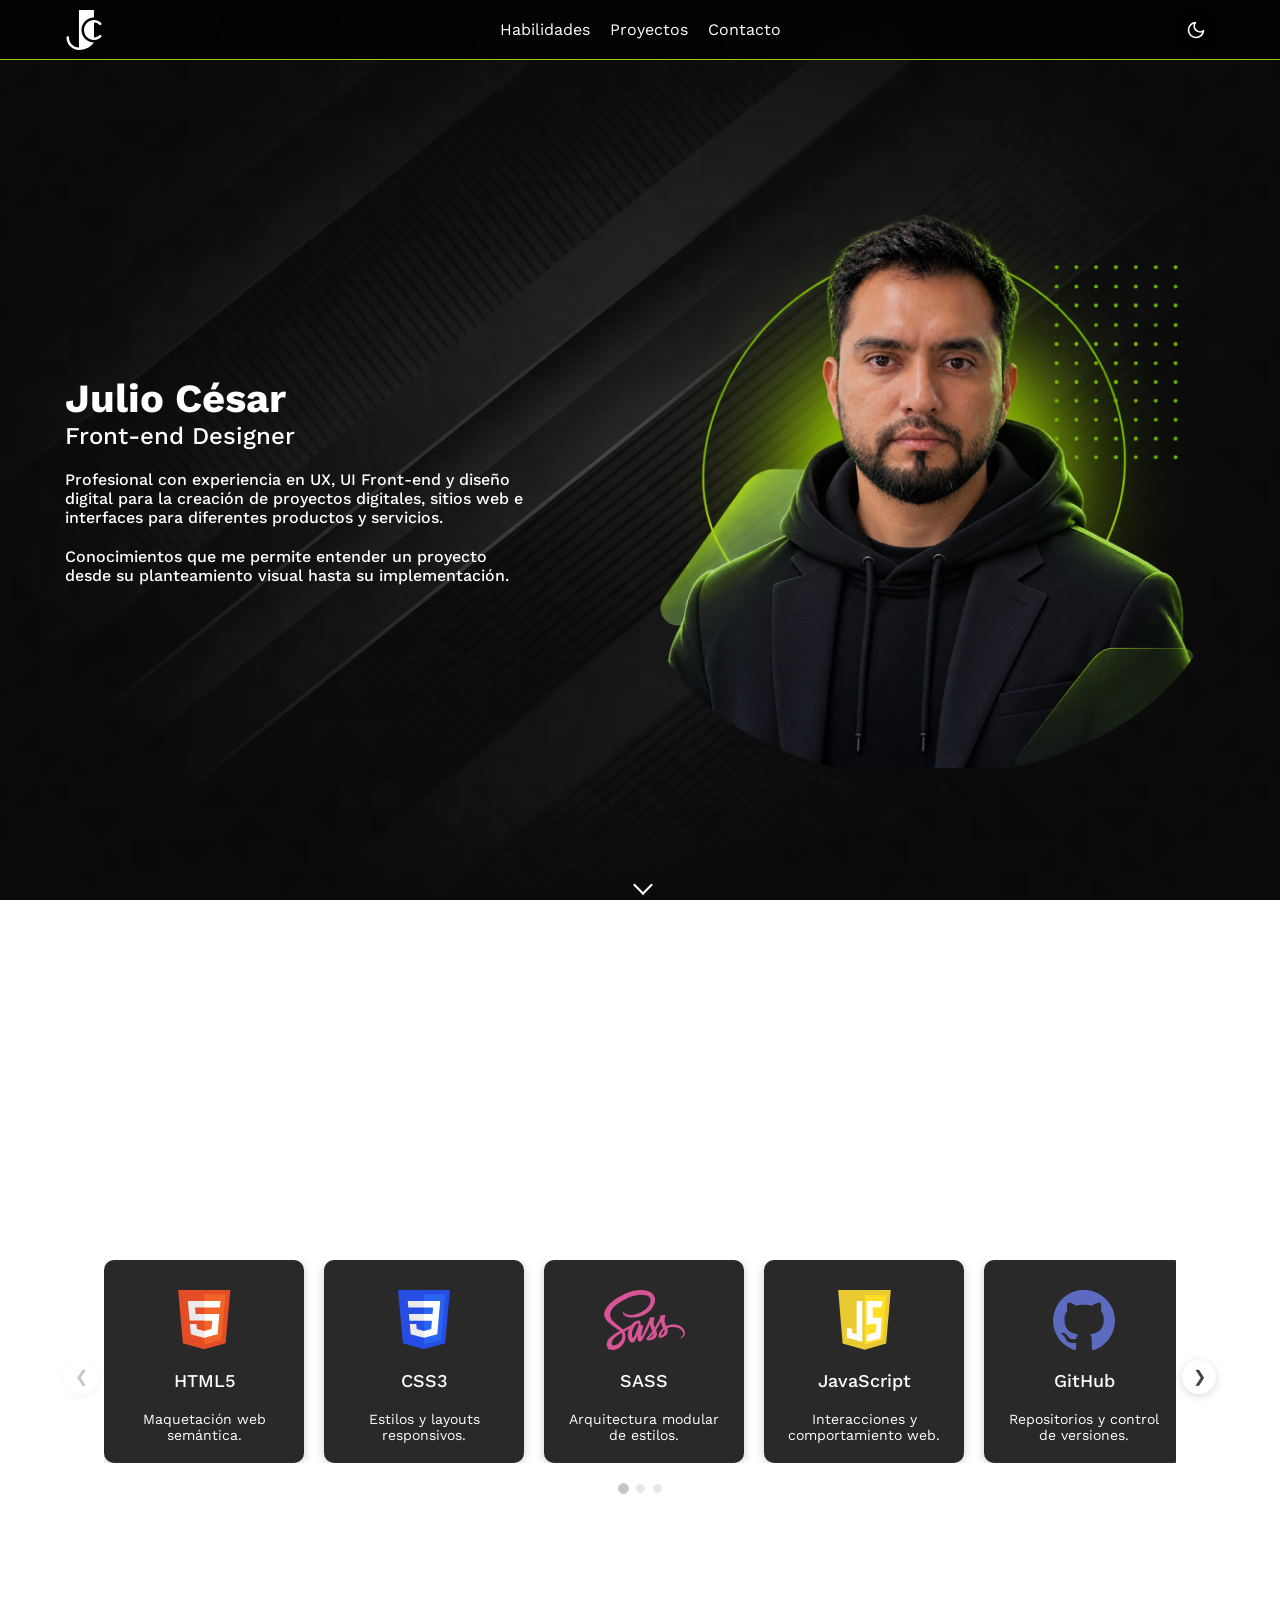
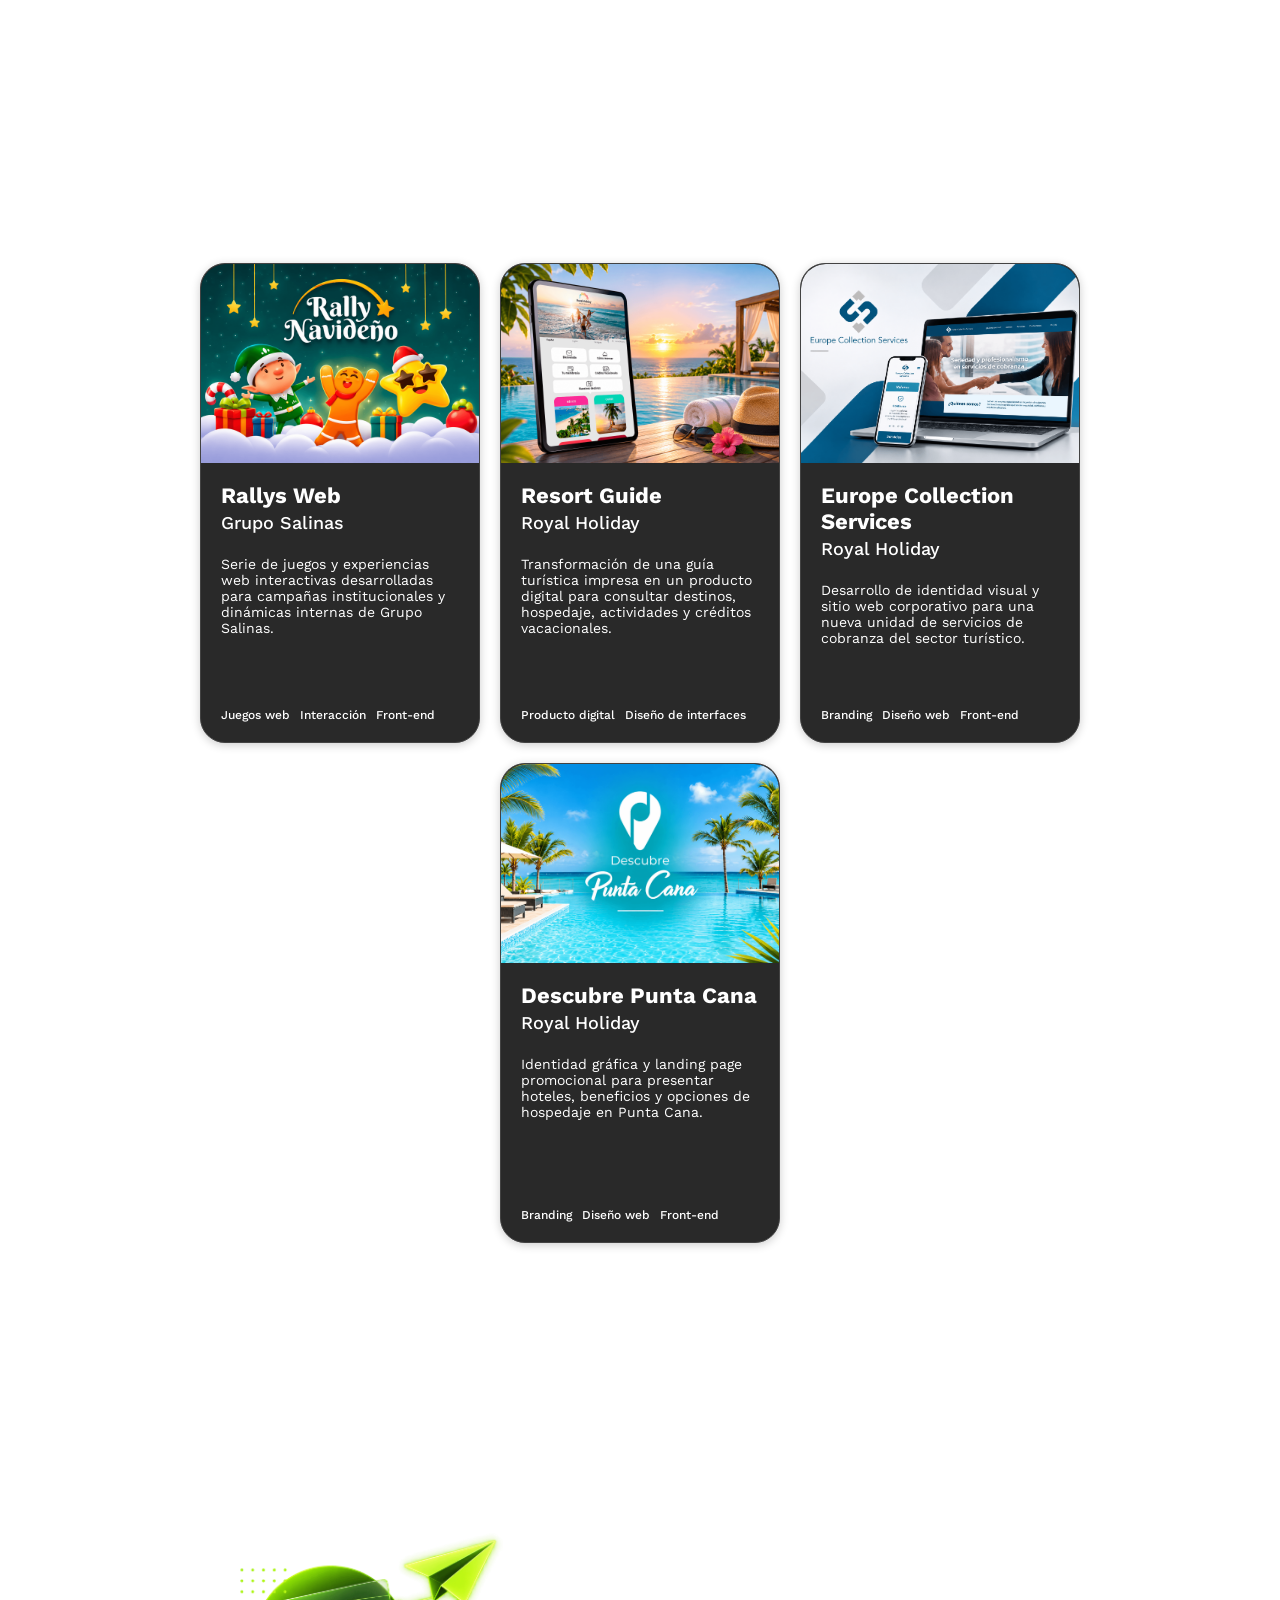
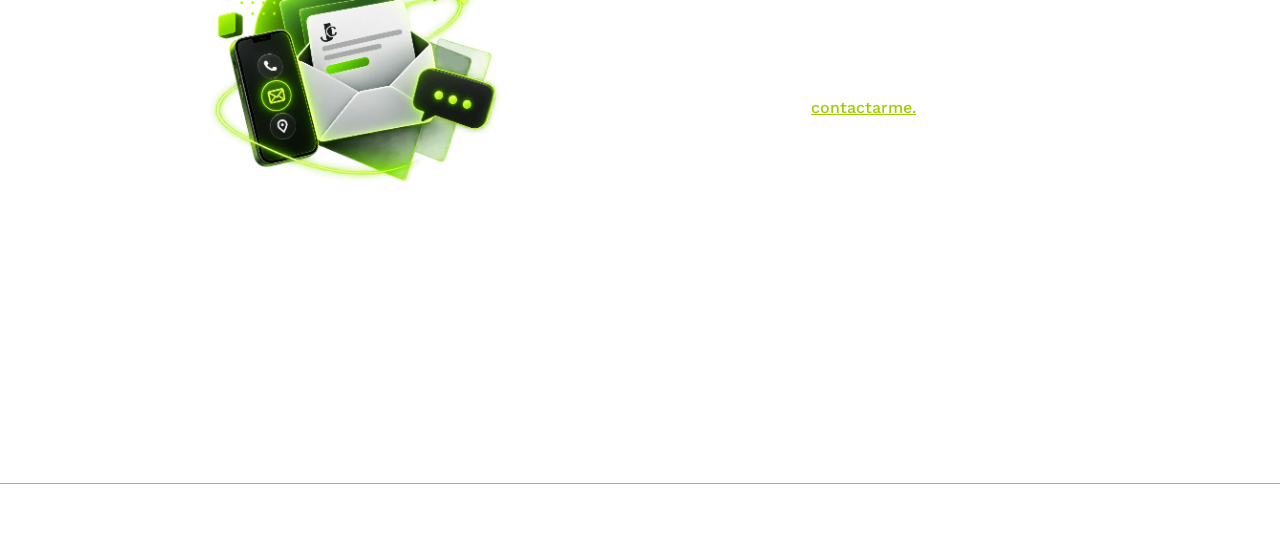
==== commit a203740c: "Actualización de estilos y hero" ====
--- a/index.html
+++ b/index.html
@@ -141,7 +141,10 @@
                     </p>
                 </div>
             </div>
-            <div class="heroImage"></div>
+            <!-- <div class="heroImage"></div> -->
+            <div class="heroImage">
+                <div class="heroImagePhoto"></div>
+            </div>
         </div>
         <div class="chevron bottom"></div>
     </section>
--- a/styles/styles.css
+++ b/styles/styles.css
@@ -939,15 +939,30 @@
   }
 }
 .heroImage {
-  width: 500px;
-  height: 500px;
+  position: relative;
+  width: 50%;
+}
+@media screen and (max-width: 700px) {
+  .heroImage {
+    width: 60%;
+  }
+}
+@media screen and (max-width: 500px) {
+  .heroImage {
+    width: 70%;
+  }
+}
+.heroImage:after {
+  content: "";
+  display: block;
+  padding-bottom: 100%;
+}
+.heroImagePhoto {
+  position: absolute;
+  width: 100%;
+  height: 100%;
   background: transparent url("../media/images/hero.png") no-repeat center;
-  background-size: 500px 500px;
-}
-@media (max-width: 1024px) {
-  .heroImage {
-    width: 100%;
-  }
+  background-size: contain;
 }
 .hero .chevron {
   animation: bounce 1s ease infinite;
@@ -1145,9 +1160,7 @@
   cursor: pointer;
   text-decoration: none;
   width: 280px;
-  height: -webkit-fill-available;
-  height: -moz-available;
-  height: stretch;
+  height: 480px;
   display: flex;
   flex-direction: column;
   justify-content: center;
@@ -1188,7 +1201,7 @@
 }
 .projectItemInfo {
   width: 100%;
-  height: 250px;
+  height: 280px;
   margin: 0px;
   padding: 20px;
 }
@@ -1246,7 +1259,7 @@
   font-size: 12px;
 }
 .projectItem:hover {
-  transform: translateY(4px);
+  transform: translateY(-10px);
 }
 .projectItem:hover .projectItemImg {
   transform: scale(1.08);
